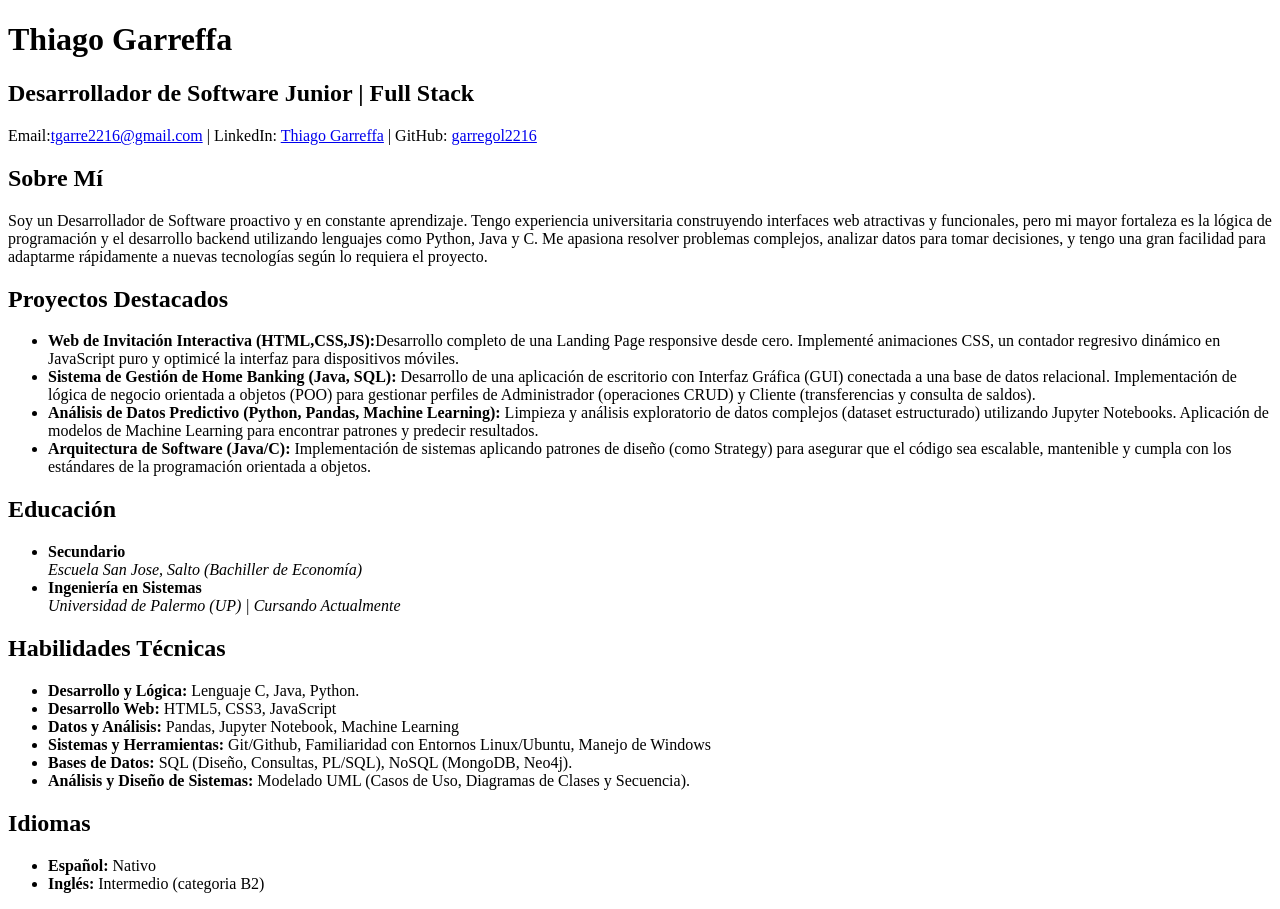
==== index.html @ fcb8b169 "Rename Index.html to index.html" ====
<!DOCTYPE html>
<html lang="es">
<head>
    <meta charset="UTF-8">
    <title>CV Thiago Garreffa</title>
    <link rel="stylesheet" href="style.css">
</head>
<body>
    
    <header>
    <h1>Thiago Garreffa</h1> 
    <h2>Desarrollador de Software Junior | Full Stack</h2>

    <p>
        Email:<a href="mailto:tgarre2216@gmail.com">tgarre2216@gmail.com</a> |
        LinkedIn: <a href="https://www.linkedin.com/in/thiago-garreffa-64a384357/" target="_blank">Thiago Garreffa</a> | 
        GitHub: <a href="https://github.com/garregol2216" target="_blank">garregol2216</a>
        </p>
    </header>

    <section>   
        <h2>Sobre Mí</h2>
        <p>
            Soy un Desarrollador de Software proactivo y en constante aprendizaje. Tengo experiencia universitaria construyendo interfaces web atractivas y funcionales, pero mi mayor fortaleza es la lógica de programación y el desarrollo backend utilizando lenguajes como Python, Java y C. Me apasiona resolver problemas complejos, analizar datos para tomar decisiones, y tengo una gran facilidad para adaptarme rápidamente a nuevas tecnologías según lo requiera el proyecto.
        </p>
    </section>

    <section>
        <h2> Proyectos Destacados</h2>
        <ul>
            <li>
                <strong> Web de Invitación Interactiva (HTML,CSS,JS):</strong>Desarrollo completo de una Landing Page responsive desde cero. Implementé animaciones CSS, un contador regresivo dinámico en JavaScript puro y optimicé la interfaz para dispositivos móviles.
            </li>

            <li>
                <strong>Sistema de Gestión de Home Banking (Java, SQL):</strong> Desarrollo de una aplicación de escritorio con Interfaz Gráfica (GUI) conectada a una base de datos relacional. Implementación de lógica de negocio orientada a objetos (POO) para gestionar perfiles de Administrador (operaciones CRUD) y Cliente (transferencias y consulta de saldos).
            </li>
            
            <li>
                <strong>Análisis de Datos Predictivo (Python, Pandas, Machine Learning):</strong> Limpieza y análisis exploratorio de datos complejos (dataset estructurado) utilizando Jupyter Notebooks. Aplicación de modelos de Machine Learning para encontrar patrones y predecir resultados.
            </li>

            <li>
                <strong>Arquitectura de Software (Java/C):</strong> Implementación de sistemas aplicando patrones de diseño (como Strategy) para asegurar que el código sea escalable, mantenible y cumpla con los estándares de la programación orientada a objetos.
            </li>
        </ul>
    </section>

    <section>
        <h2>Educación</h2>
        <ul>
            <li>
                <strong>Secundario</strong>
                <br>
                <em>Escuela San Jose, Salto (Bachiller de Economía)</em>
            </li>
            <li>
                <strong>Ingeniería en Sistemas </strong>
                <br>
                <em>Universidad de Palermo (UP) | Cursando Actualmente</em>
            </li>
        </ul>
    </section>

    <section>
        <h2>Habilidades Técnicas</h2>
        <ul>
            <li><strong>Desarrollo y Lógica:</strong> Lenguaje C, Java, Python.</li>
            <li><strong>Desarrollo Web:</strong> HTML5, CSS3, JavaScript</li>
            <li><strong>Datos y Análisis:</strong> Pandas, Jupyter Notebook, Machine Learning</li>
            <li><strong>Sistemas y Herramientas:</strong> Git/Github, Familiaridad con Entornos Linux/Ubuntu, Manejo de Windows</li>
            <li><strong>Bases de Datos:</strong> SQL (Diseño, Consultas, PL/SQL), NoSQL (MongoDB, Neo4j).</li>
            <li><strong>Análisis y Diseño de Sistemas:</strong> Modelado UML (Casos de Uso, Diagramas de Clases y Secuencia).</li>
        </ul>
    </section>

    <section>
        <h2>Idiomas</h2>
        <ul>
            <li><strong>Español: </strong>Nativo</li>
            <li><strong>Inglés: </strong>Intermedio (categoria B2)</li>
        </ul>
    </section>
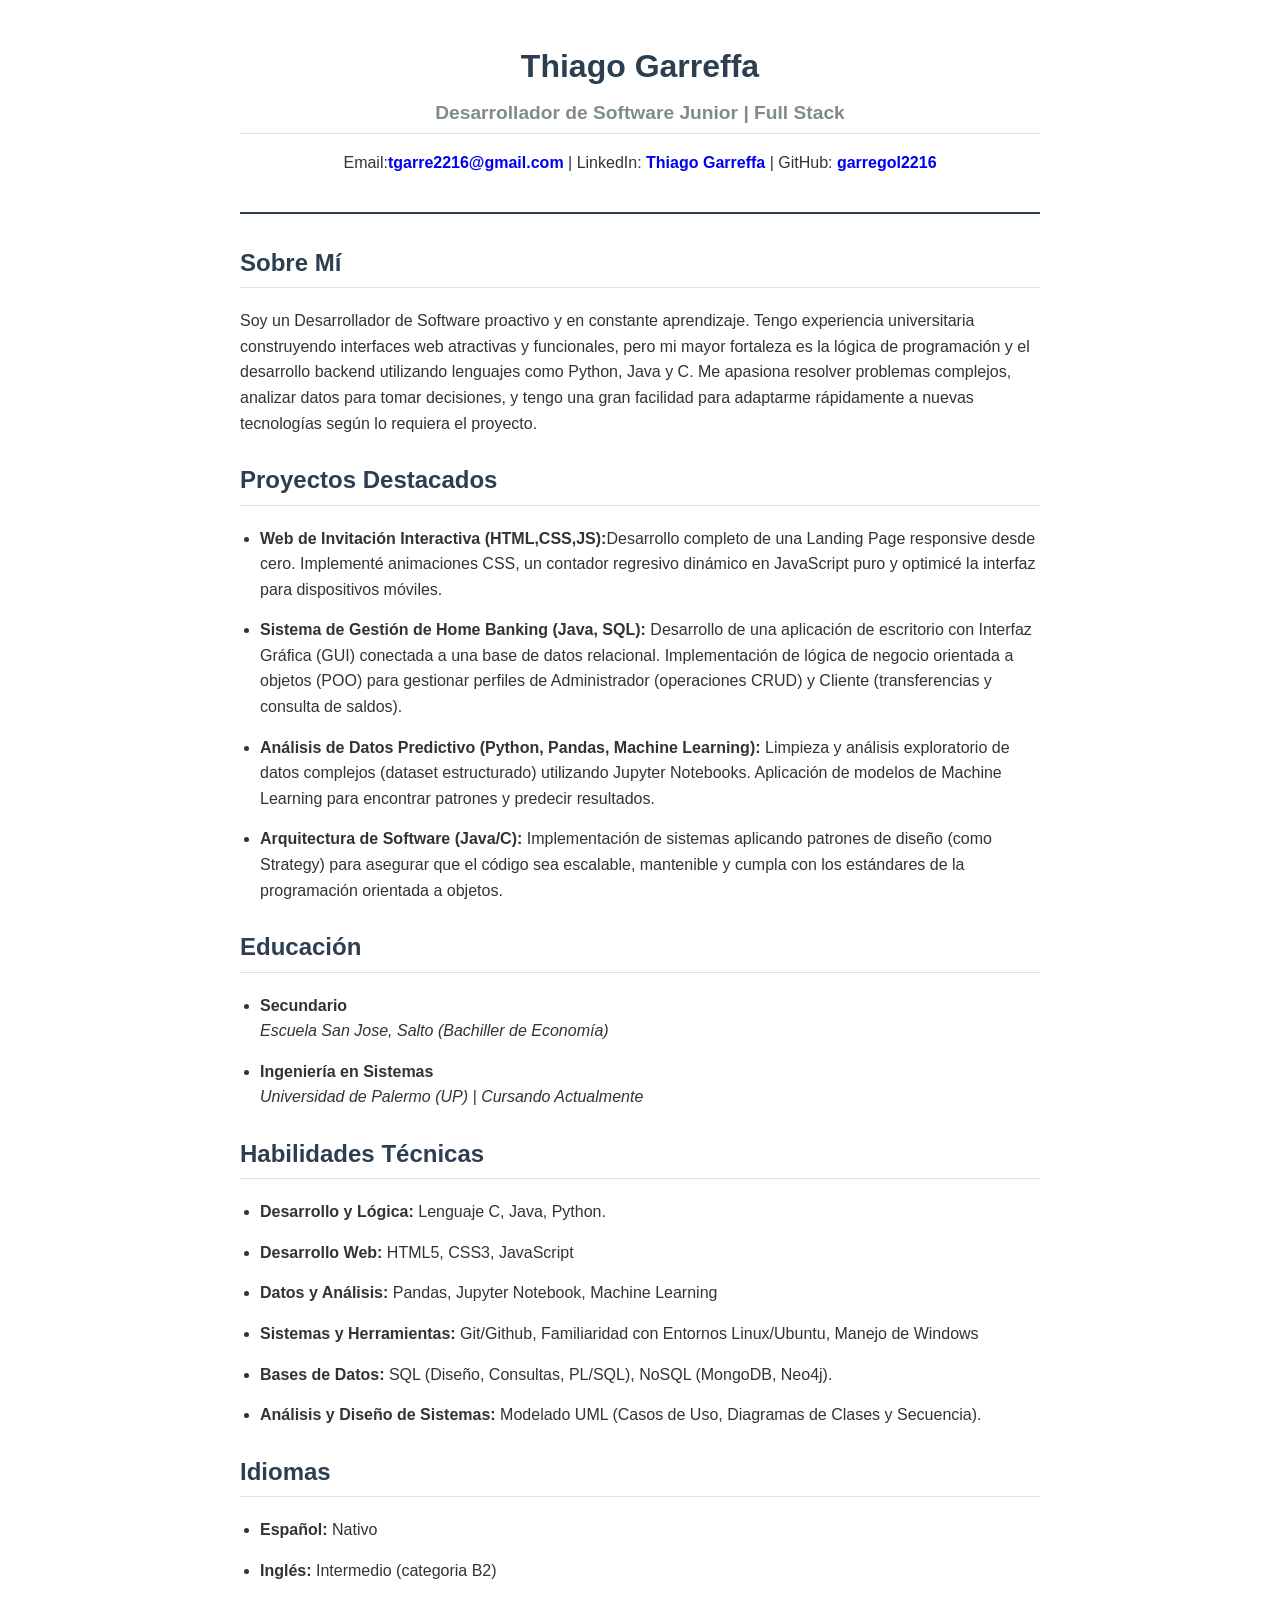
==== commit 9e8a8ac9: "Update index.html" ====
--- a/index.html
+++ b/index.html
@@ -3,7 +3,7 @@
 <head>
     <meta charset="UTF-8">
     <title>CV Thiago Garreffa</title>
-    <link rel="stylesheet" href="style.css">
+    <link rel="stylesheet" href="style.CSS">
 </head>
 <body>
     
--- a/style.CSS
+++ b/style.CSS
@@ -0,0 +1,53 @@
+Body{
+    font-family: "segoe UI", Arial, sans-serif;
+    color: #333333;
+    line-height: 1.6;
+    max-width: 800px;
+    margin: 0 auto;
+    padding: 20px;
+}
+
+header{
+    text-align: center;
+    border-bottom: 2px solid #2c3e50;
+    padding-bottom: 20px;
+    margin-bottom: 30px;
+}
+
+header h1{
+    color: #2c3e50;
+    margin-bottom: 5px;
+}
+
+header h2{
+    font-size: 1.2rem;
+    color: #7f8c8d;
+    margin-top: 0;
+}
+
+header a{
+    color: 2980b9;
+    text-decoration: none;
+    font-weight: bold;
+}
+
+section{
+    margin-bottom: 25px;
+}
+
+h2{
+    color: #2c3e50;
+    border-bottom: 1px solid #e0e0e0;
+    padding-bottom: 5px;
+}
+
+ul {
+    padding-left: 20px;
+}
+
+li {
+    margin-bottom: 15px;
+}
+
+
+
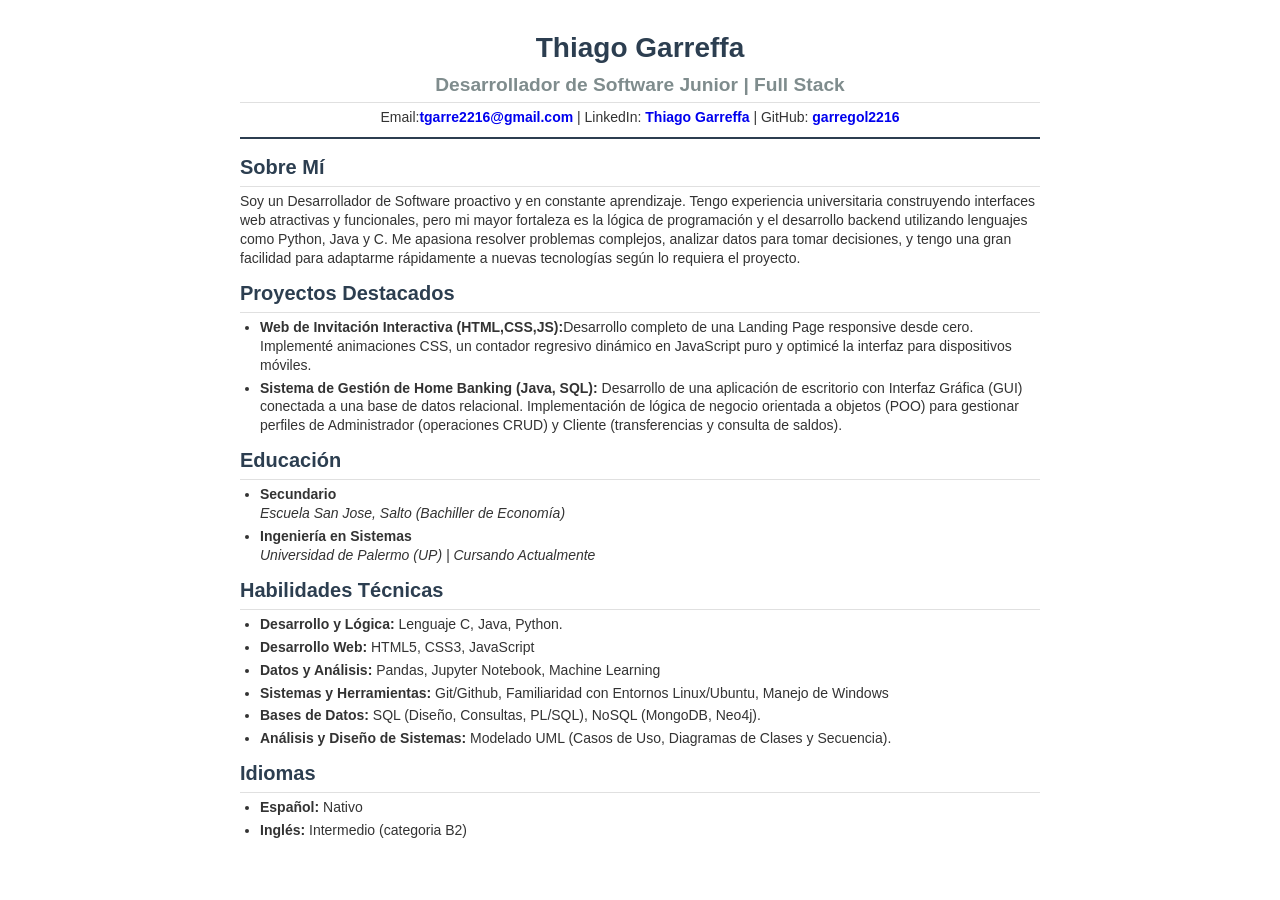
==== commit a31b8636: "Update index.html" ====
--- a/index.html
+++ b/index.html
@@ -36,13 +36,6 @@
                 <strong>Sistema de Gestión de Home Banking (Java, SQL):</strong> Desarrollo de una aplicación de escritorio con Interfaz Gráfica (GUI) conectada a una base de datos relacional. Implementación de lógica de negocio orientada a objetos (POO) para gestionar perfiles de Administrador (operaciones CRUD) y Cliente (transferencias y consulta de saldos).
             </li>
             
-            <li>
-                <strong>Análisis de Datos Predictivo (Python, Pandas, Machine Learning):</strong> Limpieza y análisis exploratorio de datos complejos (dataset estructurado) utilizando Jupyter Notebooks. Aplicación de modelos de Machine Learning para encontrar patrones y predecir resultados.
-            </li>
-
-            <li>
-                <strong>Arquitectura de Software (Java/C):</strong> Implementación de sistemas aplicando patrones de diseño (como Strategy) para asegurar que el código sea escalable, mantenible y cumpla con los estándares de la programación orientada a objetos.
-            </li>
         </ul>
     </section>
 
--- a/style.CSS
+++ b/style.CSS
@@ -1,17 +1,18 @@
 Body{
     font-family: "segoe UI", Arial, sans-serif;
     color: #333333;
-    line-height: 1.6;
+    line-height: 1.35;
+    font-size: 14px;
     max-width: 800px;
     margin: 0 auto;
-    padding: 20px;
+    padding: 10px 20px;
 }
 
 header{
     text-align: center;
     border-bottom: 2px solid #2c3e50;
-    padding-bottom: 20px;
-    margin-bottom: 30px;
+    padding-bottom: 10px;
+    margin-bottom: 15px;
 }
 
 header h1{
@@ -31,23 +32,31 @@
     font-weight: bold;
 }
 
+header p{
+    margin: 0;
+}
+
 section{
-    margin-bottom: 25px;
+    margin-bottom: 12px;
 }
 
 h2{
     color: #2c3e50;
     border-bottom: 1px solid #e0e0e0;
     padding-bottom: 5px;
+    margin: 10px 0 5px 0;
+    font-size: 1.25rem;
+}
+
+p{
+    margin: 5px 0;
 }
 
 ul {
     padding-left: 20px;
+    margin: 5px 0;
 }
 
 li {
-    margin-bottom: 15px;
+    margin-bottom: 4px;
 }
-
-
-
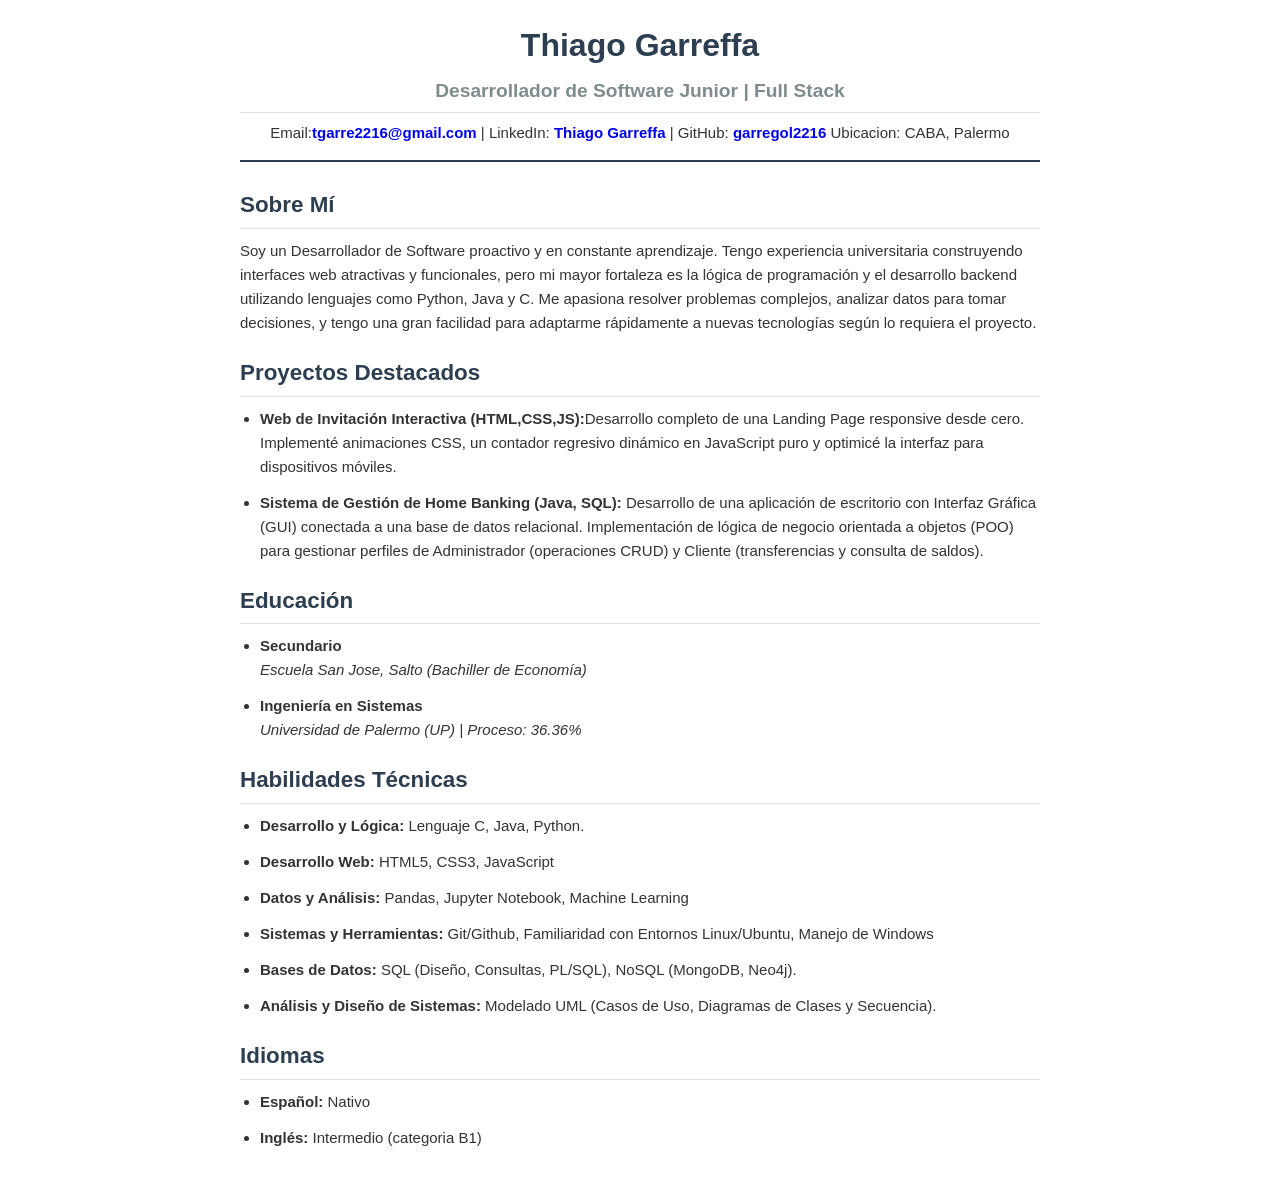
==== commit 34488c86: "Update CV with location and education progress Added location information and updated education prog" ====
--- a/index.html
+++ b/index.html
@@ -15,6 +15,7 @@
         Email:<a href="mailto:tgarre2216@gmail.com">tgarre2216@gmail.com</a> |
         LinkedIn: <a href="https://www.linkedin.com/in/thiago-garreffa-64a384357/" target="_blank">Thiago Garreffa</a> | 
         GitHub: <a href="https://github.com/garregol2216" target="_blank">garregol2216</a>
+        Ubicacion: CABA, Palermo
         </p>
     </header>
 
@@ -50,7 +51,7 @@
             <li>
                 <strong>Ingeniería en Sistemas </strong>
                 <br>
-                <em>Universidad de Palermo (UP) | Cursando Actualmente</em>
+                <em>Universidad de Palermo (UP) | Proceso: 36.36%</em>
             </li>
         </ul>
     </section>
@@ -71,6 +72,6 @@
         <h2>Idiomas</h2>
         <ul>
             <li><strong>Español: </strong>Nativo</li>
-            <li><strong>Inglés: </strong>Intermedio (categoria B2)</li>
+            <li><strong>Inglés: </strong>Intermedio (categoria B1)</li>
         </ul>
     </section>
--- a/style.CSS
+++ b/style.CSS
@@ -1,29 +1,30 @@
 Body{
     font-family: "segoe UI", Arial, sans-serif;
     color: #333333;
-    line-height: 1.35;
-    font-size: 14px;
+    line-height: 1.6;
+    font-size: 15px;
     max-width: 800px;
     margin: 0 auto;
-    padding: 10px 20px;
+    padding: 20px 30px;
 }
 
 header{
     text-align: center;
     border-bottom: 2px solid #2c3e50;
-    padding-bottom: 10px;
-    margin-bottom: 15px;
+    padding-bottom: 15px;
+    margin-bottom: 25px;
 }
 
 header h1{
     color: #2c3e50;
-    margin-bottom: 5px;
+    margin: 0 0 5px 0;
+    font-size: 2rem;
 }
 
 header h2{
     font-size: 1.2rem;
     color: #7f8c8d;
-    margin-top: 0;
+    margin: 0 0 8px 0;
 }
 
 header a{
@@ -37,26 +38,26 @@
 }
 
 section{
-    margin-bottom: 12px;
+    margin-bottom: 20px;
 }
 
 h2{
     color: #2c3e50;
     border-bottom: 1px solid #e0e0e0;
     padding-bottom: 5px;
-    margin: 10px 0 5px 0;
-    font-size: 1.25rem;
+    margin: 15px 0 10px 0;
+    font-size: 1.4rem;
 }
 
 p{
-    margin: 5px 0;
+    margin: 10px 0;
 }
 
 ul {
     padding-left: 20px;
-    margin: 5px 0;
+    margin: 10px 0;
 }
 
 li {
-    margin-bottom: 4px;
+    margin-bottom: 12px;
 }
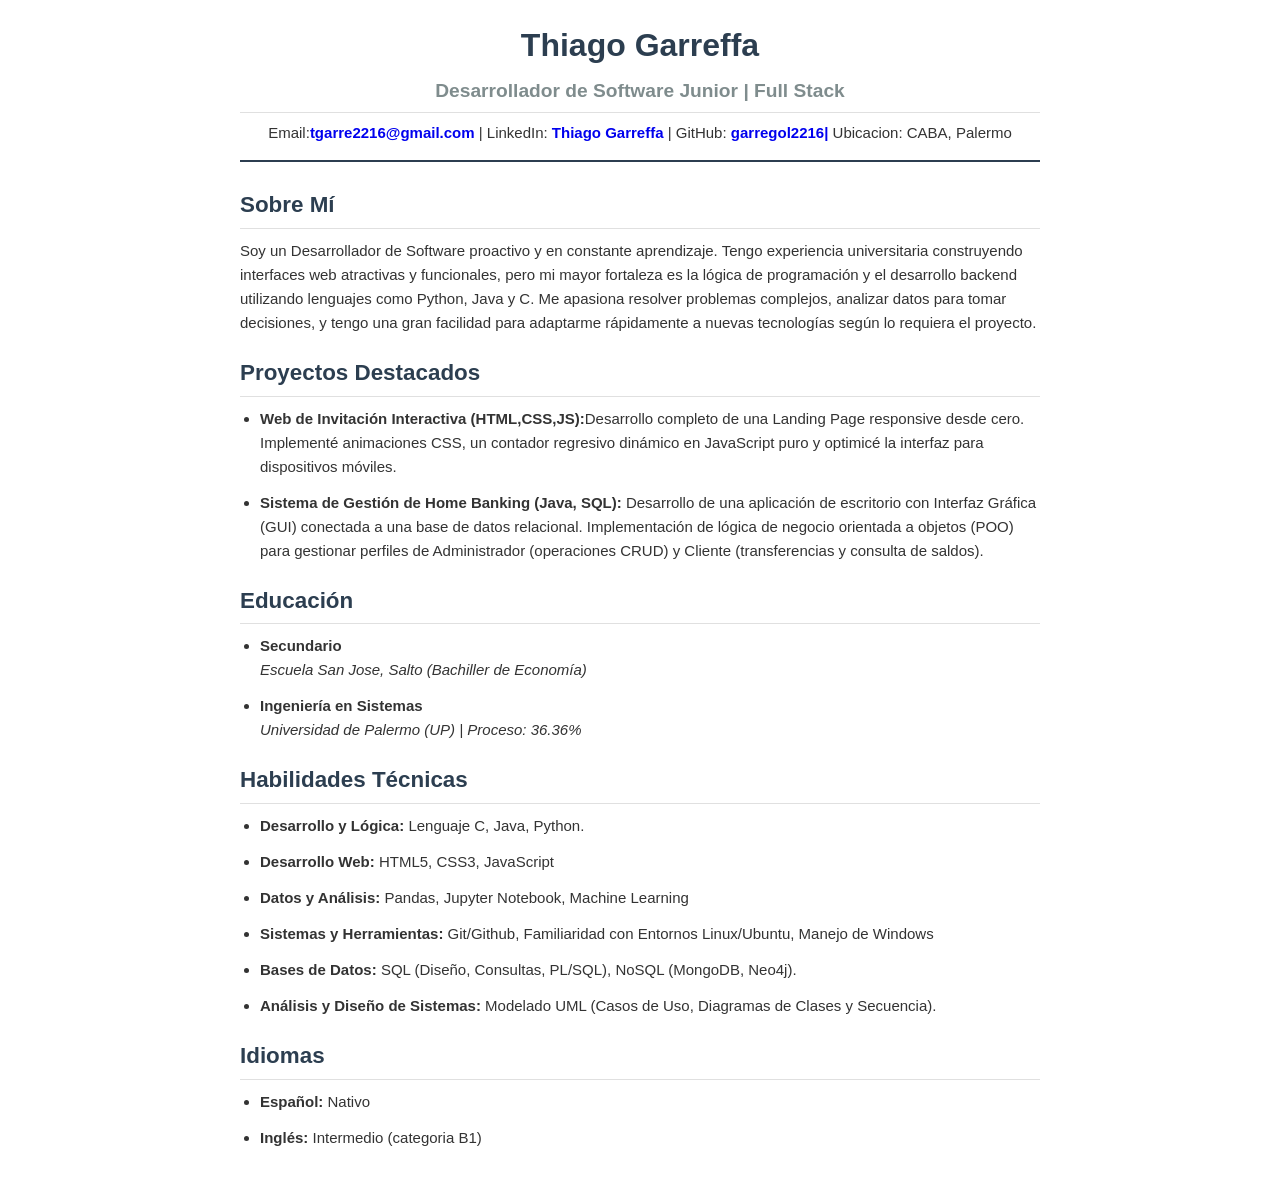
==== commit 6f9f4d9b: "Update index.html" ====
--- a/index.html
+++ b/index.html
@@ -14,7 +14,7 @@
     <p>
         Email:<a href="mailto:tgarre2216@gmail.com">tgarre2216@gmail.com</a> |
         LinkedIn: <a href="https://www.linkedin.com/in/thiago-garreffa-64a384357/" target="_blank">Thiago Garreffa</a> | 
-        GitHub: <a href="https://github.com/garregol2216" target="_blank">garregol2216</a>
+        GitHub: <a href="https://github.com/garregol2216" target="_blank">garregol2216|</a>
         Ubicacion: CABA, Palermo
         </p>
     </header>
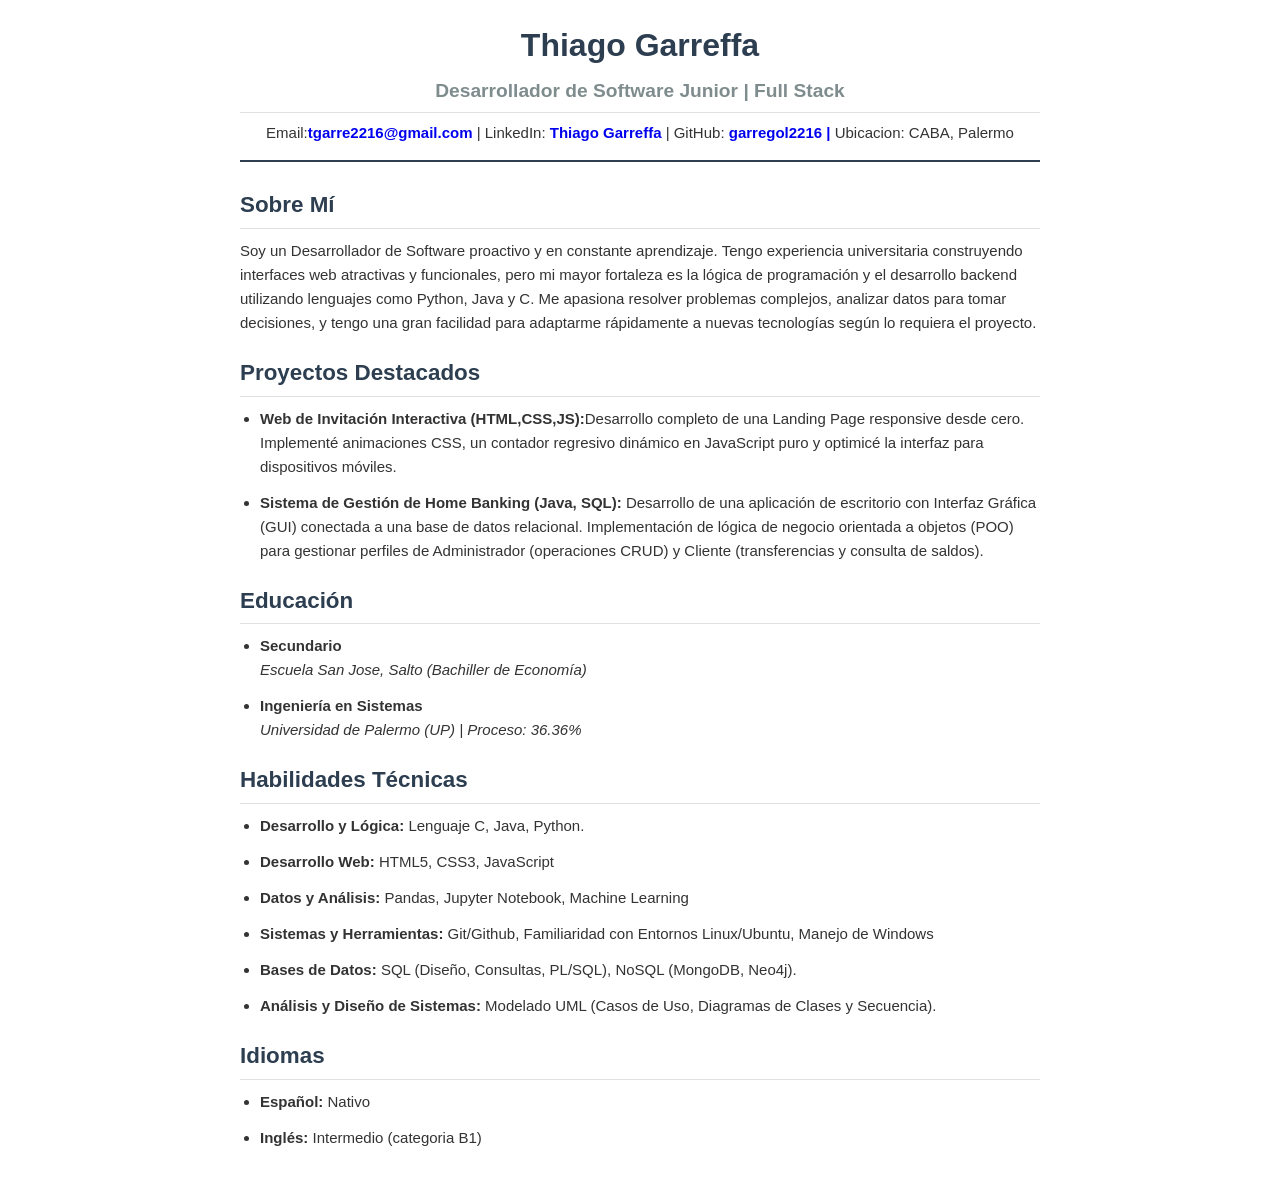
==== commit 7b70e07e: "Update index.html" ====
--- a/index.html
+++ b/index.html
@@ -14,7 +14,7 @@
     <p>
         Email:<a href="mailto:tgarre2216@gmail.com">tgarre2216@gmail.com</a> |
         LinkedIn: <a href="https://www.linkedin.com/in/thiago-garreffa-64a384357/" target="_blank">Thiago Garreffa</a> | 
-        GitHub: <a href="https://github.com/garregol2216" target="_blank">garregol2216|</a>
+        GitHub: <a href="https://github.com/garregol2216" target="_blank">garregol2216 |</a>
         Ubicacion: CABA, Palermo
         </p>
     </header>
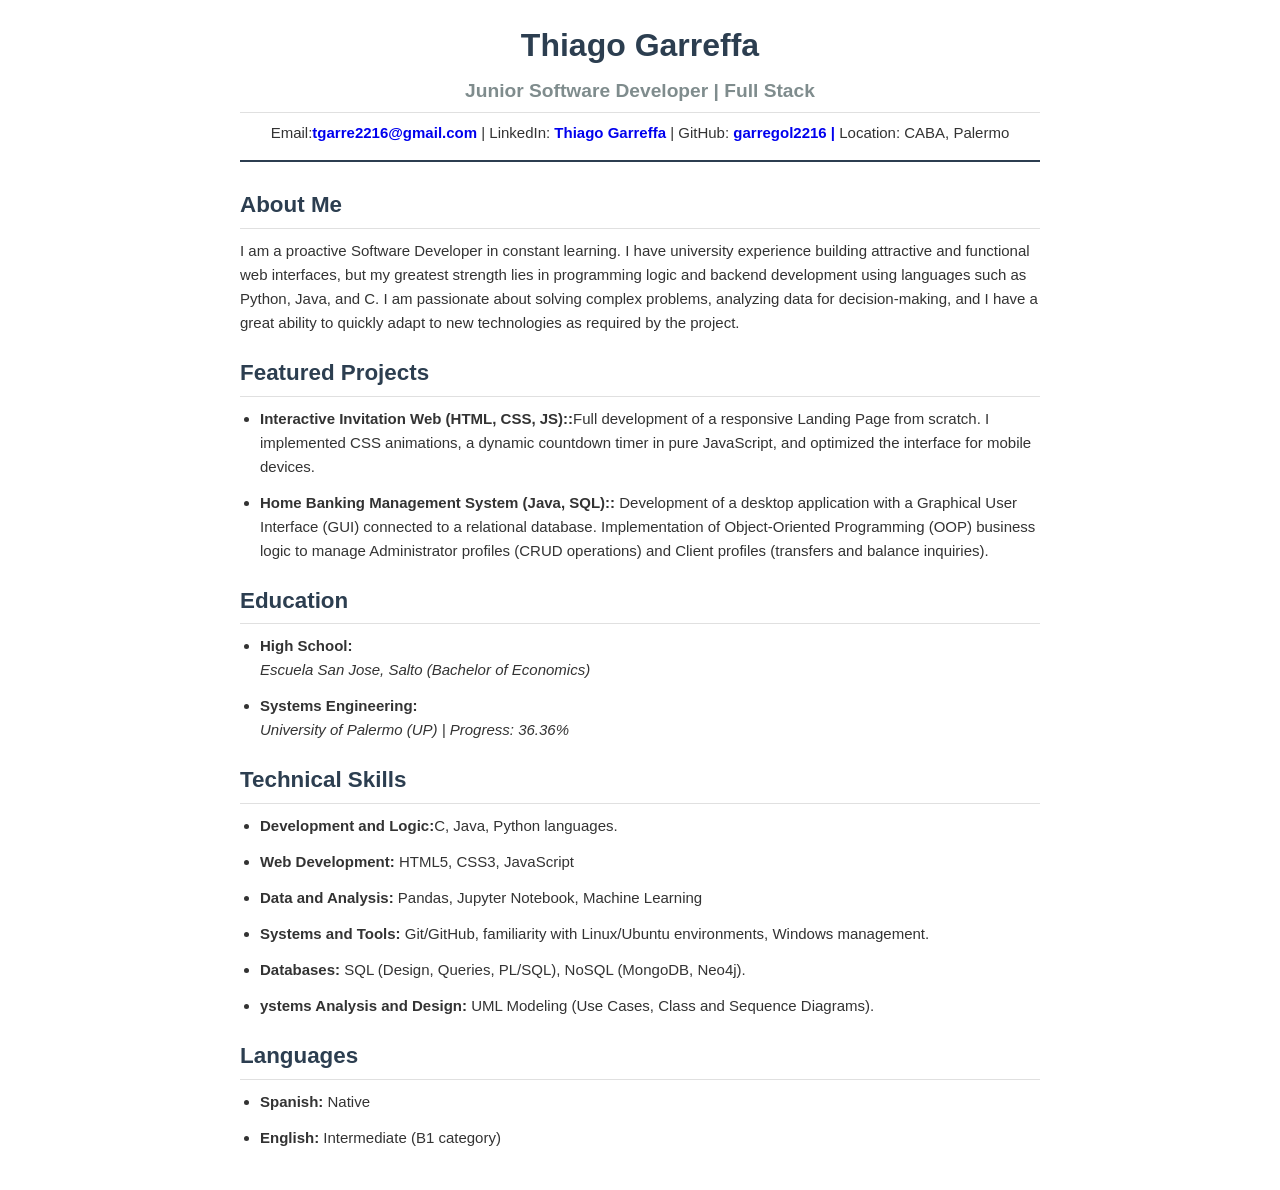
==== commit dbb9e49a: "Update index.html" ====
--- a/index.html
+++ b/index.html
@@ -9,69 +9,69 @@
     
     <header>
     <h1>Thiago Garreffa</h1> 
-    <h2>Desarrollador de Software Junior | Full Stack</h2>
+    <h2>Junior Software Developer | Full Stack</h2>
 
     <p>
         Email:<a href="mailto:tgarre2216@gmail.com">tgarre2216@gmail.com</a> |
         LinkedIn: <a href="https://www.linkedin.com/in/thiago-garreffa-64a384357/" target="_blank">Thiago Garreffa</a> | 
         GitHub: <a href="https://github.com/garregol2216" target="_blank">garregol2216 |</a>
-        Ubicacion: CABA, Palermo
+        Location: CABA, Palermo
         </p>
     </header>
 
     <section>   
-        <h2>Sobre Mí</h2>
+        <h2>About Me</h2>
         <p>
-            Soy un Desarrollador de Software proactivo y en constante aprendizaje. Tengo experiencia universitaria construyendo interfaces web atractivas y funcionales, pero mi mayor fortaleza es la lógica de programación y el desarrollo backend utilizando lenguajes como Python, Java y C. Me apasiona resolver problemas complejos, analizar datos para tomar decisiones, y tengo una gran facilidad para adaptarme rápidamente a nuevas tecnologías según lo requiera el proyecto.
+            I am a proactive Software Developer in constant learning. I have university experience building attractive and functional web interfaces, but my greatest strength lies in programming logic and backend development using languages such as Python, Java, and C. I am passionate about solving complex problems, analyzing data for decision-making, and I have a great ability to quickly adapt to new technologies as required by the project.
         </p>
     </section>
 
     <section>
-        <h2> Proyectos Destacados</h2>
+        <h2> Featured Projects</h2>
         <ul>
             <li>
-                <strong> Web de Invitación Interactiva (HTML,CSS,JS):</strong>Desarrollo completo de una Landing Page responsive desde cero. Implementé animaciones CSS, un contador regresivo dinámico en JavaScript puro y optimicé la interfaz para dispositivos móviles.
+                <strong> Interactive Invitation Web (HTML, CSS, JS)::</strong>Full development of a responsive Landing Page from scratch. I implemented CSS animations, a dynamic countdown timer in pure JavaScript, and optimized the interface for mobile devices.
             </li>
 
             <li>
-                <strong>Sistema de Gestión de Home Banking (Java, SQL):</strong> Desarrollo de una aplicación de escritorio con Interfaz Gráfica (GUI) conectada a una base de datos relacional. Implementación de lógica de negocio orientada a objetos (POO) para gestionar perfiles de Administrador (operaciones CRUD) y Cliente (transferencias y consulta de saldos).
+                <strong>Home Banking Management System (Java, SQL)::</strong> Development of a desktop application with a Graphical User Interface (GUI) connected to a relational database. Implementation of Object-Oriented Programming (OOP) business logic to manage Administrator profiles (CRUD operations) and Client profiles (transfers and balance inquiries).
             </li>
             
         </ul>
     </section>
 
     <section>
-        <h2>Educación</h2>
+        <h2>Education</h2>
         <ul>
             <li>
-                <strong>Secundario</strong>
+                <strong>High School:</strong>
                 <br>
-                <em>Escuela San Jose, Salto (Bachiller de Economía)</em>
+                <em>Escuela San Jose, Salto (Bachelor of Economics)</em>
             </li>
             <li>
-                <strong>Ingeniería en Sistemas </strong>
+                <strong>Systems Engineering: </strong>
                 <br>
-                <em>Universidad de Palermo (UP) | Proceso: 36.36%</em>
+                <em>University of Palermo (UP) | Progress: 36.36%</em>
             </li>
         </ul>
     </section>
 
     <section>
-        <h2>Habilidades Técnicas</h2>
+        <h2>Technical Skills</h2>
         <ul>
-            <li><strong>Desarrollo y Lógica:</strong> Lenguaje C, Java, Python.</li>
-            <li><strong>Desarrollo Web:</strong> HTML5, CSS3, JavaScript</li>
-            <li><strong>Datos y Análisis:</strong> Pandas, Jupyter Notebook, Machine Learning</li>
-            <li><strong>Sistemas y Herramientas:</strong> Git/Github, Familiaridad con Entornos Linux/Ubuntu, Manejo de Windows</li>
-            <li><strong>Bases de Datos:</strong> SQL (Diseño, Consultas, PL/SQL), NoSQL (MongoDB, Neo4j).</li>
-            <li><strong>Análisis y Diseño de Sistemas:</strong> Modelado UML (Casos de Uso, Diagramas de Clases y Secuencia).</li>
+            <li><strong>Development and Logic:</strong>C, Java, Python languages.</li>
+            <li><strong>Web Development:</strong> HTML5, CSS3, JavaScript</li>
+            <li><strong>Data and Analysis:</strong> Pandas, Jupyter Notebook, Machine Learning</li>
+            <li><strong>Systems and Tools:</strong> Git/GitHub, familiarity with Linux/Ubuntu environments, Windows management.</li>
+            <li><strong>Databases:</strong> SQL (Design, Queries, PL/SQL), NoSQL (MongoDB, Neo4j).</li>
+            <li><strong>ystems Analysis and Design:</strong> UML Modeling (Use Cases, Class and Sequence Diagrams).</li>
         </ul>
     </section>
 
     <section>
-        <h2>Idiomas</h2>
+        <h2>Languages</h2>
         <ul>
-            <li><strong>Español: </strong>Nativo</li>
-            <li><strong>Inglés: </strong>Intermedio (categoria B1)</li>
+            <li><strong>Spanish: </strong>Native</li>
+            <li><strong>English: </strong>Intermediate (B1 category)</li>
         </ul>
     </section>
